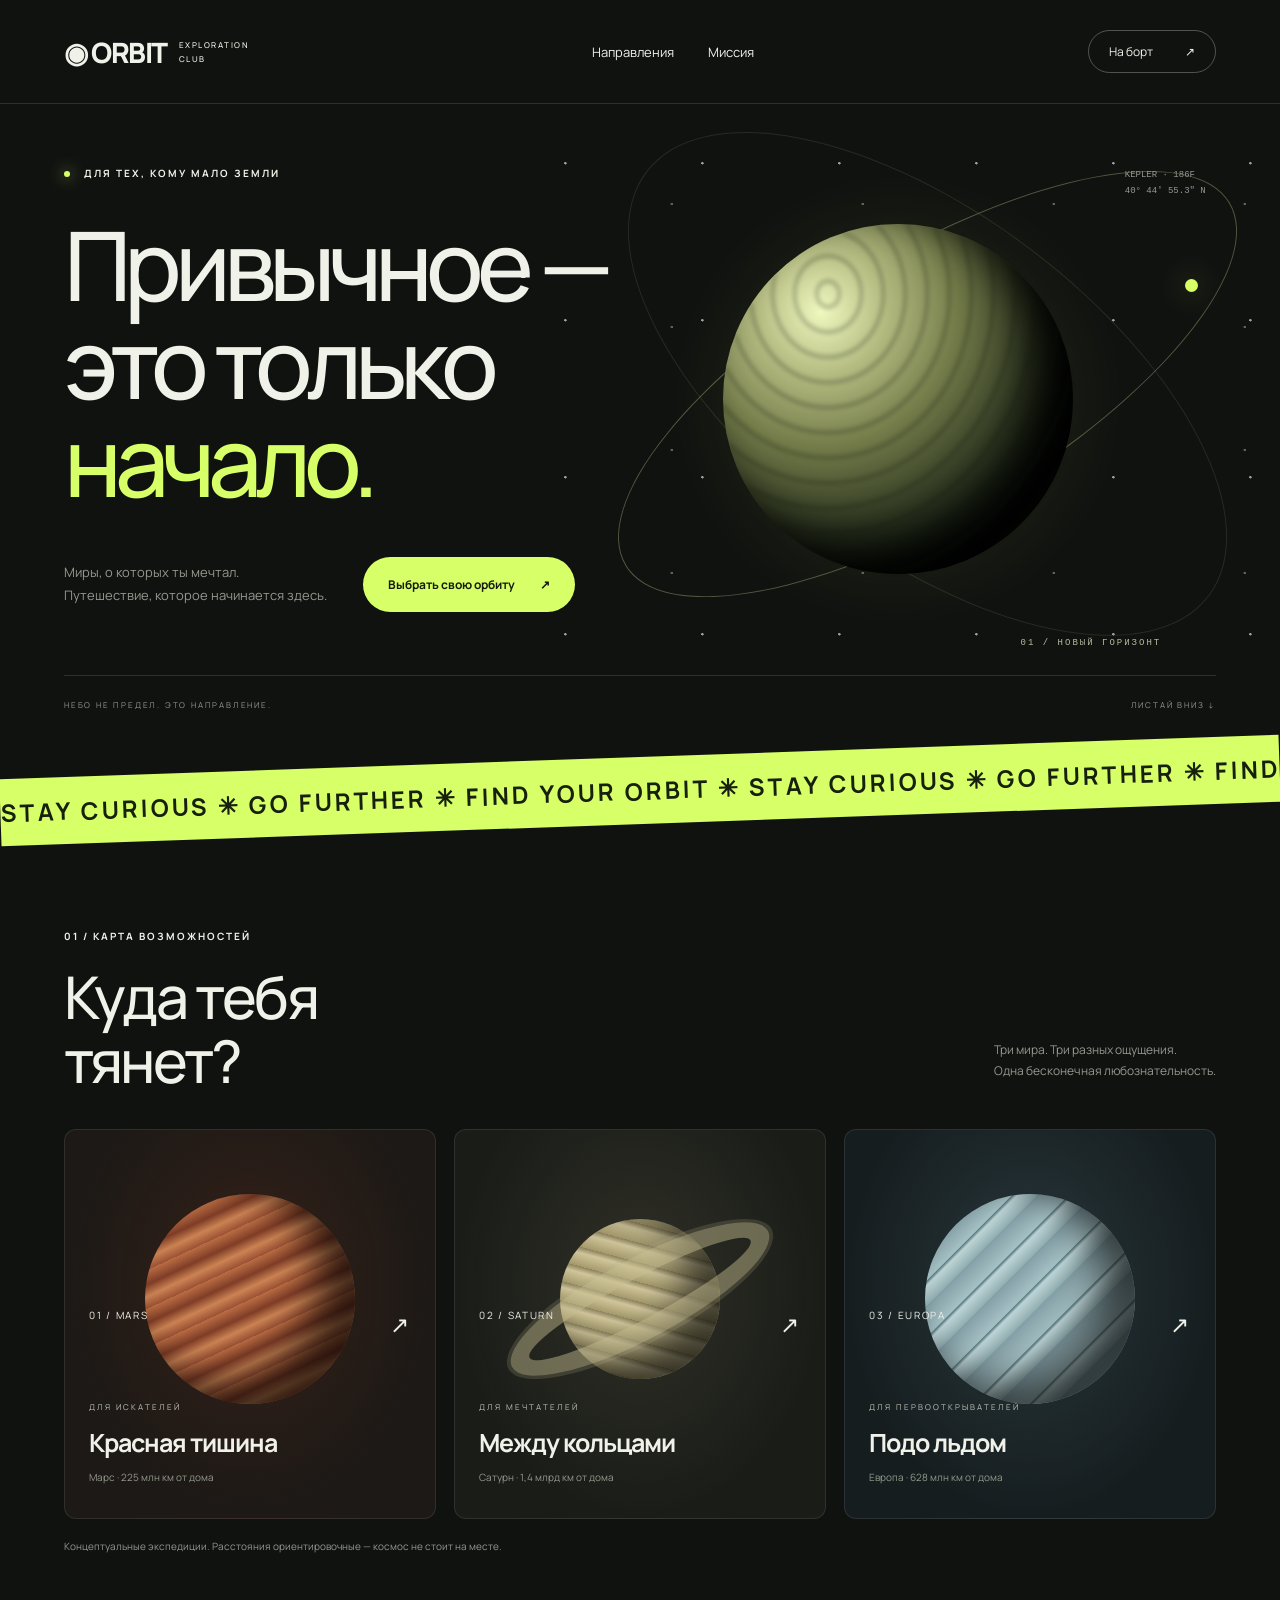
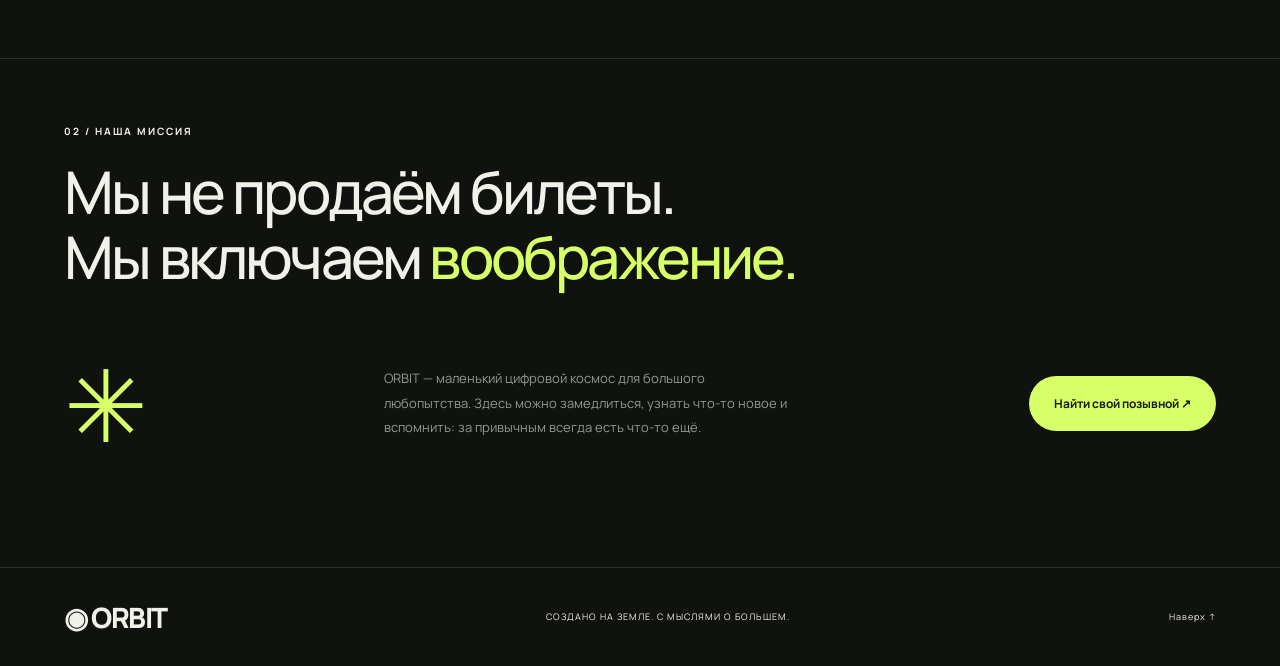
==== index.html @ d80f80ce "Create animated ORBIT space exploration website" ====
<!doctype html>
<html lang="ru">
<head><meta charset="utf-8"><meta name="viewport" content="width=device-width,initial-scale=1"><meta name="theme-color" content="#101210"><meta name="description" content="ORBIT — интерактивная экспедиция за пределы привычного. Исследуй далёкие миры и найди свою орбиту."><title>ORBIT — за пределами привычного</title><link rel="stylesheet" href="style.css"></head>
<body>
<header><a class="logo" href="#">◉ ORBIT<span>EXPLORATION CLUB</span></a><nav aria-label="Навигация"><a href="#destinations">Направления</a><a href="#mission">Миссия</a></nav><button class="small" data-open>На борт <span>↗</span></button></header>
<main><section class="hero"><div class="eyebrow"><i></i> ДЛЯ ТЕХ, КОМУ МАЛО ЗЕМЛИ</div><h1>Привычное —<br>это только<br><em>начало.</em></h1><div class="planet-scene" aria-hidden="true"><div class="orbit orbit-one"></div><div class="orbit orbit-two"></div><div class="planet"></div><span class="satellite"></span><div class="coordinate">KEPLER · 186F<br>40° 44′ 55.3″ N</div><div class="planet-label">01 / НОВЫЙ ГОРИЗОНТ</div></div><div class="hero-bottom"><p>Миры, о которых ты мечтал.<br>Путешествие, которое начинается здесь.</p><a class="button" href="#destinations">Выбрать свою орбиту <span>↗</span></a></div><div class="hero-foot"><span>НЕБО НЕ ПРЕДЕЛ. ЭТО НАПРАВЛЕНИЕ.</span><a href="#destinations">ЛИСТАЙ ВНИЗ ↓</a></div></section>
<div class="ticker" aria-hidden="true"><div>STAY CURIOUS ✳ GO FURTHER ✳ FIND YOUR ORBIT ✳ STAY CURIOUS ✳ GO FURTHER ✳ FIND YOUR ORBIT ✳ </div></div>
<section id="destinations" class="destinations"><div class="section-top"><div><span class="eyebrow">01 / КАРТА ВОЗМОЖНОСТЕЙ</span><h2>Куда тебя<br>тянет?</h2></div><p>Три мира. Три разных ощущения.<br>Одна бесконечная любознательность.</p></div><div class="cards"><button class="card mars" data-world="mars"><div class="card-top"><span>01 / MARS</span><span>↗</span></div><div class="world"></div><div class="card-copy"><span>ДЛЯ ИСКАТЕЛЕЙ</span><h3>Красная тишина</h3><p>Марс · 225 млн км от дома</p></div></button><button class="card saturn" data-world="saturn"><div class="card-top"><span>02 / SATURN</span><span>↗</span></div><div class="world"></div><div class="card-copy"><span>ДЛЯ МЕЧТАТЕЛЕЙ</span><h3>Между кольцами</h3><p>Сатурн · 1,4 млрд км от дома</p></div></button><button class="card europa" data-world="europa"><div class="card-top"><span>03 / EUROPA</span><span>↗</span></div><div class="world"></div><div class="card-copy"><span>ДЛЯ ПЕРВООТКРЫВАТЕЛЕЙ</span><h3>Подо льдом</h3><p>Европа · 628 млн км от дома</p></div></button></div><p class="note">Концептуальные экспедиции. Расстояния ориентировочные — космос не стоит на месте.</p></section>
<section id="mission" class="mission"><span class="eyebrow">02 / НАША МИССИЯ</span><h2>Мы не продаём билеты.<br>Мы включаем <em>воображение.</em></h2><div class="mission-bottom"><span class="asterisk" aria-hidden="true">✳</span><p>ORBIT — маленький цифровой космос для большого любопытства. Здесь можно замедлиться, узнать что-то новое и вспомнить: за привычным всегда есть что-то ещё.</p><button class="button" data-open>Найти свой позывной ↗</button></div></section>
</main><footer><a class="logo" href="#">◉ ORBIT</a><span>СОЗДАНО НА ЗЕМЛЕ. С МЫСЛЯМИ О БОЛЬШЕМ.</span><a href="#">Наверх ↑</a></footer>
<dialog id="world-dialog"><button class="close" aria-label="Закрыть">×</button><span class="eyebrow" id="world-tag"></span><h2 id="world-title"></h2><p id="world-description"></p><div class="fact" id="world-fact"></div><button class="button close-action">Продолжить исследование ↗</button></dialog>
<dialog id="boarding"><button class="close" aria-label="Закрыть">×</button><span class="eyebrow">ТВОЯ МИССИЯ НАЧИНАЕТСЯ</span><h2>Добро пожаловать<br>на борт.</h2><p>Введи имя — получи личный позывной и направление для своей первой воображаемой экспедиции.</p><form id="boarding-form"><label for="name">Как тебя зовут?</label><input id="name" name="name" required maxlength="40" placeholder="Имя исследователя" autocomplete="given-name"><button class="button" type="submit">Получить позывной ↗</button></form><div id="ticket" hidden aria-live="polite"></div></dialog>
<script src="script.js"></script></body></html>
---- style.css ----
@import url('https://fonts.googleapis.com/css2?family=Manrope:wght@400;500;600;700;800&display=swap');
:root{--bg:#101210;--ink:#f0f1e9;--muted:#94988d;--lime:#d7ff68}*{box-sizing:border-box}html{scroll-behavior:smooth;scroll-padding-top:30px}body{margin:0;background:var(--bg);color:var(--ink);font-family:Manrope,Arial,sans-serif}button,a,input{-webkit-tap-highlight-color:transparent}a{color:inherit;text-decoration:none}button,input{font:inherit}button{cursor:pointer}header{height:104px;max-width:1440px;margin:auto;padding:0 5%;display:flex;align-items:center;justify-content:space-between;border-bottom:1px solid #ffffff20}.logo{font-size:28px;font-weight:800;letter-spacing:-1.5px;display:flex;align-items:center;gap:12px}.logo span{max-width:80px;font-size:8px;letter-spacing:1.5px;line-height:1.7;font-weight:500}nav{display:flex;gap:34px;font-size:13px}nav a:hover,footer a:hover{color:var(--lime)}button.small{background:none;border:1px solid #ffffff45;color:var(--ink);padding:12px 20px;border-radius:30px;font-size:12px}.small span{margin-left:30px}.hero{max-width:1440px;margin:auto;padding:62px 5% 0;position:relative;overflow:hidden}.eyebrow{font-size:10px;letter-spacing:2px;font-weight:700;display:block}.eyebrow i{display:inline-block;width:6px;height:6px;border-radius:50%;background:var(--lime);margin-right:10px;box-shadow:0 0 16px var(--lime)}h1{font-size:clamp(64px,7.5vw,112px);font-weight:500;line-height:1.02;letter-spacing:-7px;position:relative;z-index:2;margin:36px 0 38px}em{font-style:normal;color:var(--lime)}.planet-scene{position:absolute;right:0;top:20px;width:58%;height:570px;pointer-events:none;background-image:radial-gradient(circle at 20% 25%,#fff9 1px,transparent 1.5px),radial-gradient(circle at 70% 65%,#fff5 1px,transparent 1.5px);background-size:137px 157px,191px 123px}.planet{position:absolute;width:350px;height:350px;border-radius:50%;top:100px;left:25%;background:radial-gradient(circle at 28% 25%,#eff8bf 0,#b3ba80 18%,#747c4a 37%,#333c24 58%,#0a100a 76%);box-shadow:inset -35px -25px 50px #000,0 0 80px #d5ff6814;animation:float 9s ease-in-out infinite}.planet:after{content:'';position:absolute;inset:0;border-radius:50%;opacity:.25;background:repeating-radial-gradient(ellipse at 30% 20%,transparent 0 9px,#0d150c 10px 12px,transparent 14px 22px);filter:blur(2px)}.orbit{position:absolute;left:5%;top:130px;width:95%;height:260px;border:1px solid #becb9160;border-radius:50%;transform:rotate(-31deg)}.orbit-two{transform:rotate(37deg);opacity:.35;height:340px;top:90px}.satellite{position:absolute;top:155px;right:11%;width:13px;height:13px;background:var(--lime);border-radius:50%;box-shadow:0 0 30px #d7ff6870;animation:float 6s infinite}.coordinate{position:absolute;right:10%;top:43px;font:9px/1.8 monospace;color:var(--muted)}.planet-label{position:absolute;bottom:46px;right:16%;font:9px monospace;letter-spacing:2px;color:#b5bc9c}.hero-bottom{position:relative;z-index:2;display:flex;gap:36px;align-items:center}.hero-bottom p{font-size:13px;color:var(--muted);line-height:1.8}.button{display:inline-flex;justify-content:space-between;gap:25px;align-items:center;background:var(--lime);color:#161b0d;border:0;padding:19px 25px;border-radius:40px;font-size:12px;font-weight:700;transition:transform .2s,background .2s}.button:hover{background:#e5ff9a;transform:translateY(-3px)}.hero-foot{display:flex;justify-content:space-between;border-top:1px solid #ffffff20;margin-top:54px;padding:23px 0;font-size:8px;letter-spacing:1.8px;color:var(--muted)}.ticker{overflow:hidden;background:var(--lime);color:#17200d;padding:17px 0;transform:rotate(-2deg);margin:24px 0 10px}.ticker div{width:max-content;font-size:24px;font-weight:700;letter-spacing:3px;animation:marquee 35s linear infinite}.destinations,.mission{max-width:1440px;margin:auto;padding:95px 5%}.section-top{display:flex;align-items:flex-end;justify-content:space-between;margin-bottom:35px}h2{font-size:clamp(36px,4.6vw,64px);letter-spacing:-2.8px;line-height:1.1;font-weight:500;margin:22px 0 0}.section-top p{font-size:12px;color:var(--muted);line-height:1.8}.cards{display:grid;grid-template-columns:repeat(3,1fr);gap:18px}.card{height:390px;border:1px solid #ffffff18;border-radius:12px;position:relative;overflow:hidden;color:var(--ink);text-align:left;padding:24px;background:#1b1c19;transition:transform .35s,border-color .35s}.card:hover{transform:translateY(-8px);border-color:var(--lime)}.card-top{display:flex;justify-content:space-between;font-size:10px;letter-spacing:1.7px;position:relative;z-index:1}.card-top span:last-child{font-size:23px}.world{position:absolute;width:210px;height:210px;border-radius:50%;top:64px;left:calc(50% - 105px);box-shadow:inset -35px -20px 40px #000a;transition:transform .7s}.card:hover .world{transform:rotate(12deg) scale(1.08)}.mars{background:radial-gradient(ellipse at 50% 40%,#69301c55,transparent 70%),#1c1916}.mars .world{background:repeating-linear-gradient(155deg,#b96d43 0,#803d27 13px,#cb8353 24px,#9b5134 35px)}.saturn{background:radial-gradient(ellipse at 50% 40%,#87816333,transparent 70%),#1a1c18}.saturn .world{width:160px;height:160px;left:calc(50% - 80px);top:89px;background:repeating-linear-gradient(15deg,#a59b6d 0,#d1c69b 13px,#8b825e 19px)}.saturn .world:after{content:'';position:absolute;inset:40px -65px;border:20px solid #c5bc9177;border-radius:50%;transform:rotate(-28deg);box-shadow:0 0 0 4px #adab8133}.europa{background:radial-gradient(ellipse at 50% 40%,#59818b44,transparent 70%),#161d1f}.europa .world{background:repeating-linear-gradient(135deg,#849fa6 0,#a5c1c4 22px,#587b82 23px,#bdd4d6 26px,#92afb2 40px)}.card-copy{position:absolute;bottom:24px}.card-copy>span{font-size:8px;letter-spacing:2px;color:#bec2b5}h3{font-size:25px;letter-spacing:-1px;margin:10px 0}.card-copy p,.note{font-size:10px;color:var(--muted)}.note{margin-top:20px}.mission{border-top:1px solid #ffffff20;padding-top:65px}.mission h2{max-width:1000px}.mission-bottom{display:flex;align-items:center;justify-content:space-between;gap:40px;margin-top:45px}.asterisk{font-size:100px;color:var(--lime);animation:spin 30s linear infinite}.mission-bottom p{max-width:410px;font-size:13px;line-height:1.9;color:var(--muted)}footer{border-top:1px solid #ffffff20;padding:30px 5%;display:flex;align-items:center;justify-content:space-between}footer span,footer>a:last-child{font-size:9px;letter-spacing:1px}dialog{background:#1d211a;color:var(--ink);border:1px solid #53613c;border-radius:20px;max-width:550px;width:calc(100% - 32px);padding:42px}dialog::backdrop{background:#000b;backdrop-filter:blur(10px)}dialog h2{font-size:38px}dialog p{color:#b3baa9;font-size:14px;line-height:1.8}.close{position:absolute;right:15px;top:10px;border:0;background:none;color:var(--ink);font-size:30px}.fact{padding:20px 0;margin-bottom:20px;color:var(--lime)}label{font-size:12px;display:block;margin:20px 0 8px}input{width:100%;padding:15px;border:1px solid #65714d;border-radius:8px;background:#101210;color:white;margin-bottom:20px}#ticket{margin-top:25px;padding:22px;border:1px dashed var(--lime);line-height:1.8;color:var(--lime)}:focus-visible{outline:2px solid var(--lime);outline-offset:5px}@keyframes float{50%{transform:translateY(-18px)}}@keyframes spin{to{transform:rotate(360deg)}}@keyframes marquee{to{transform:translateX(-50%)}}@media(max-width:800px){header{height:80px}nav{display:none}h1{font-size:73px;letter-spacing:-4px}.hero{padding-top:35px}.planet-scene{opacity:.6;right:-170px;top:70px;width:650px;z-index:0}.hero-bottom{align-items:flex-start;flex-direction:column;gap:14px}.hero-foot{margin-top:35px}.hero-foot span{max-width:150px;line-height:1.6}.cards{grid-template-columns:1fr}.card{height:380px}.section-top{align-items:flex-start;gap:20px}.section-top p{max-width:160px}.destinations,.mission{padding:65px 6%}.mission-bottom{flex-wrap:wrap;gap:20px}.asterisk{font-size:65px}.mission-bottom p{flex:1;min-width:200px}footer span{display:none}.planet-label{display:none}}@media(prefers-reduced-motion:reduce){*,*:before,*:after{animation:none!important;transition:none!important}html{scroll-behavior:auto}}
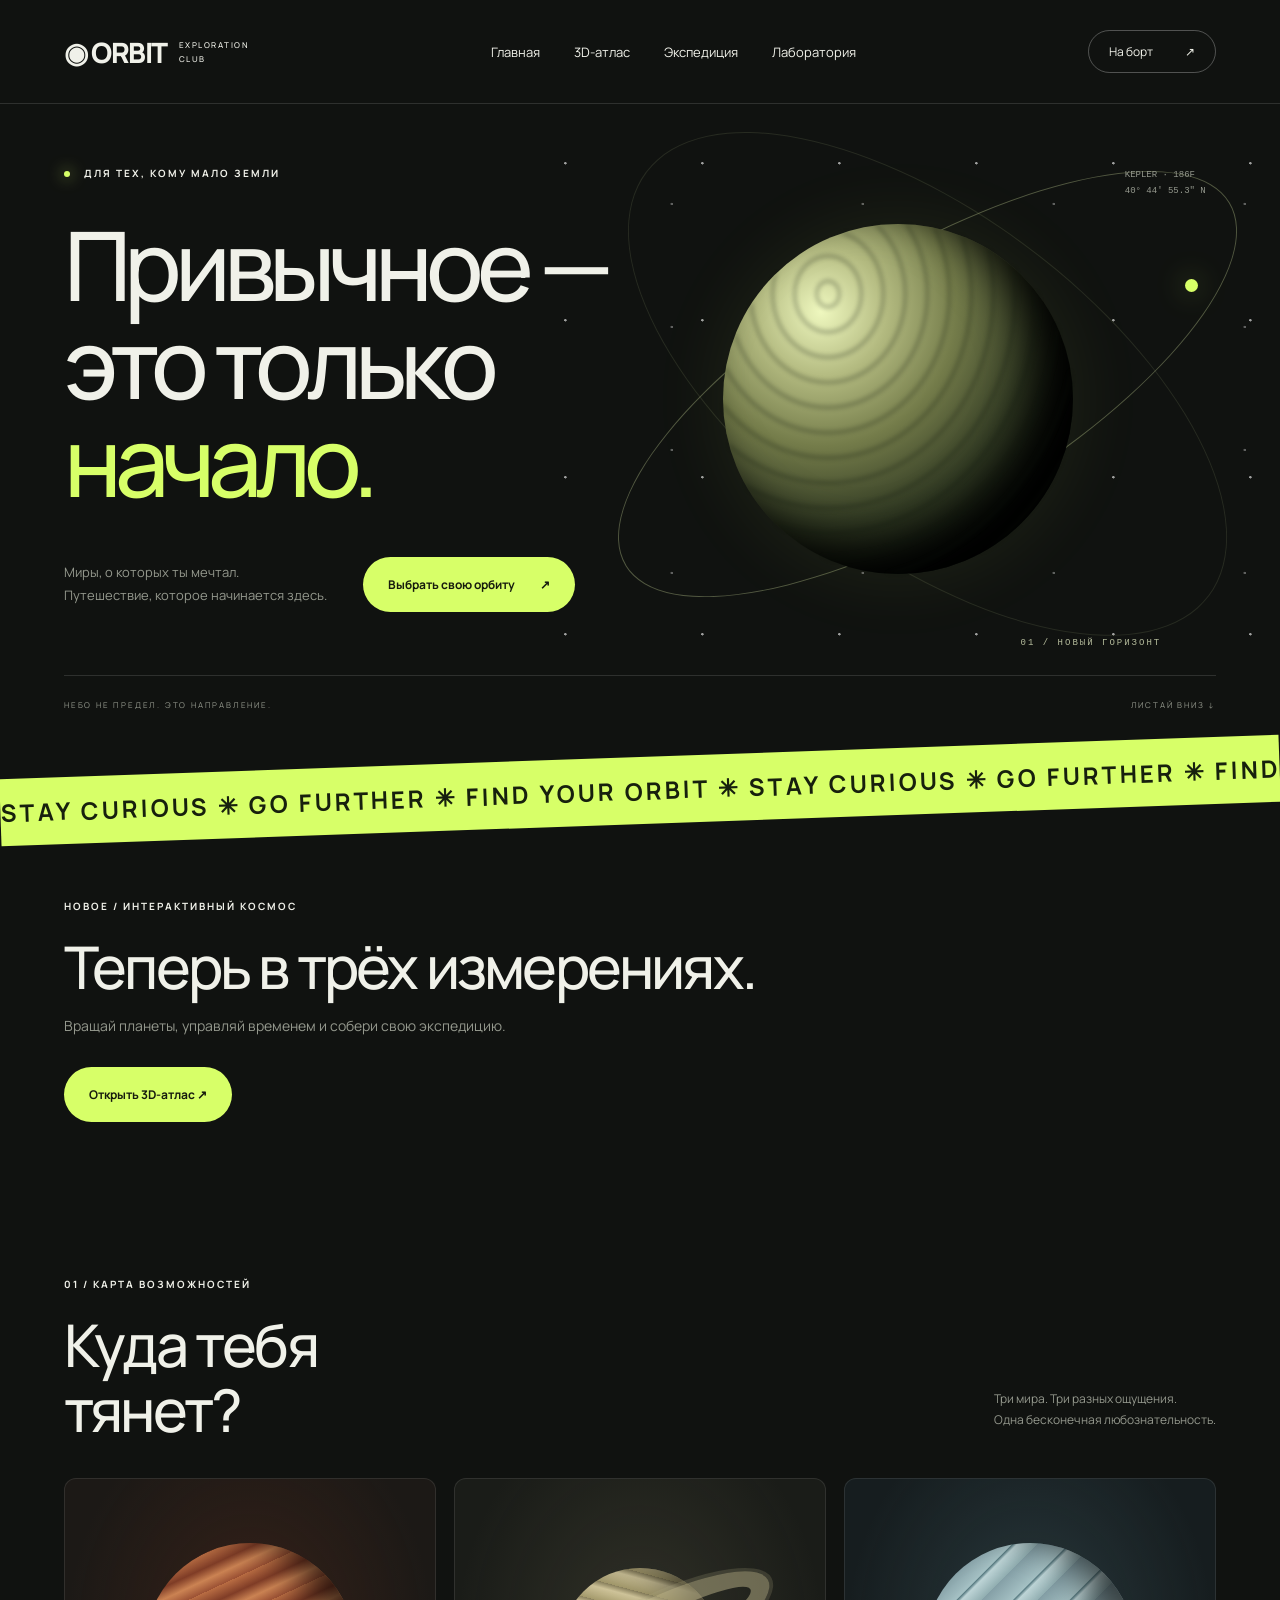
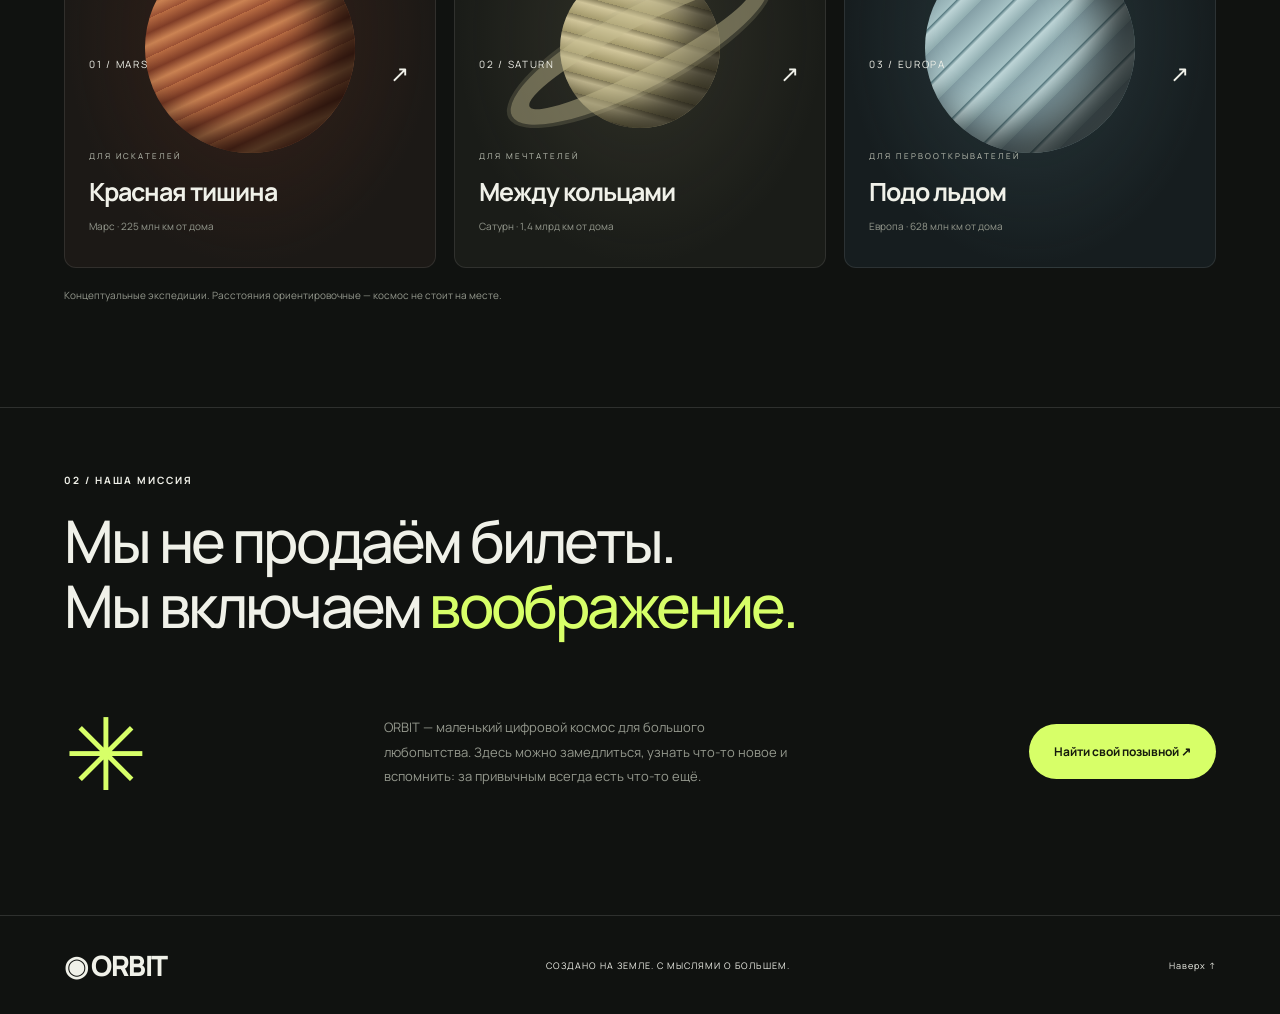
==== commit 71ba9e02: "Expand ORBIT with interactive 3D atlas, missions and orbital lab" ====
--- a/index.html
+++ b/index.html
@@ -1,11 +1,11 @@
 <!doctype html>
 <html lang="ru">
-<head><meta charset="utf-8"><meta name="viewport" content="width=device-width,initial-scale=1"><meta name="theme-color" content="#101210"><meta name="description" content="ORBIT — интерактивная экспедиция за пределы привычного. Исследуй далёкие миры и найди свою орбиту."><title>ORBIT — за пределами привычного</title><link rel="stylesheet" href="style.css"></head>
+<head><meta charset="utf-8"><meta name="viewport" content="width=device-width,initial-scale=1"><meta name="theme-color" content="#101210"><meta name="description" content="ORBIT — интерактивная экспедиция за пределы привычного. Исследуй далёкие миры и найди свою орбиту."><title>ORBIT — за пределами привычного</title><link rel="stylesheet" href="style.css"><link rel="stylesheet" href="explore.css"></head>
 <body>
-<header><a class="logo" href="#">◉ ORBIT<span>EXPLORATION CLUB</span></a><nav aria-label="Навигация"><a href="#destinations">Направления</a><a href="#mission">Миссия</a></nav><button class="small" data-open>На борт <span>↗</span></button></header>
+<header><a class="logo" href="#">◉ ORBIT<span>EXPLORATION CLUB</span></a><nav aria-label="Навигация"><a href="index.html">Главная</a><a href="atlas.html">3D-атлас</a><a href="mission.html">Экспедиция</a><a href="lab.html">Лаборатория</a></nav><button class="small" data-open>На борт <span>↗</span></button></header>
 <main><section class="hero"><div class="eyebrow"><i></i> ДЛЯ ТЕХ, КОМУ МАЛО ЗЕМЛИ</div><h1>Привычное —<br>это только<br><em>начало.</em></h1><div class="planet-scene" aria-hidden="true"><div class="orbit orbit-one"></div><div class="orbit orbit-two"></div><div class="planet"></div><span class="satellite"></span><div class="coordinate">KEPLER · 186F<br>40° 44′ 55.3″ N</div><div class="planet-label">01 / НОВЫЙ ГОРИЗОНТ</div></div><div class="hero-bottom"><p>Миры, о которых ты мечтал.<br>Путешествие, которое начинается здесь.</p><a class="button" href="#destinations">Выбрать свою орбиту <span>↗</span></a></div><div class="hero-foot"><span>НЕБО НЕ ПРЕДЕЛ. ЭТО НАПРАВЛЕНИЕ.</span><a href="#destinations">ЛИСТАЙ ВНИЗ ↓</a></div></section>
 <div class="ticker" aria-hidden="true"><div>STAY CURIOUS ✳ GO FURTHER ✳ FIND YOUR ORBIT ✳ STAY CURIOUS ✳ GO FURTHER ✳ FIND YOUR ORBIT ✳ </div></div>
-<section id="destinations" class="destinations"><div class="section-top"><div><span class="eyebrow">01 / КАРТА ВОЗМОЖНОСТЕЙ</span><h2>Куда тебя<br>тянет?</h2></div><p>Три мира. Три разных ощущения.<br>Одна бесконечная любознательность.</p></div><div class="cards"><button class="card mars" data-world="mars"><div class="card-top"><span>01 / MARS</span><span>↗</span></div><div class="world"></div><div class="card-copy"><span>ДЛЯ ИСКАТЕЛЕЙ</span><h3>Красная тишина</h3><p>Марс · 225 млн км от дома</p></div></button><button class="card saturn" data-world="saturn"><div class="card-top"><span>02 / SATURN</span><span>↗</span></div><div class="world"></div><div class="card-copy"><span>ДЛЯ МЕЧТАТЕЛЕЙ</span><h3>Между кольцами</h3><p>Сатурн · 1,4 млрд км от дома</p></div></button><button class="card europa" data-world="europa"><div class="card-top"><span>03 / EUROPA</span><span>↗</span></div><div class="world"></div><div class="card-copy"><span>ДЛЯ ПЕРВООТКРЫВАТЕЛЕЙ</span><h3>Подо льдом</h3><p>Европа · 628 млн км от дома</p></div></button></div><p class="note">Концептуальные экспедиции. Расстояния ориентировочные — космос не стоит на месте.</p></section>
+<section class="portal"><span class="eyebrow">НОВОЕ / ИНТЕРАКТИВНЫЙ КОСМОС</span><h2>Теперь в трёх измерениях.</h2><p>Вращай планеты, управляй временем и собери свою экспедицию.</p><a class="button" href="atlas.html">Открыть 3D-атлас ↗</a></section><section id="destinations" class="destinations"><div class="section-top"><div><span class="eyebrow">01 / КАРТА ВОЗМОЖНОСТЕЙ</span><h2>Куда тебя<br>тянет?</h2></div><p>Три мира. Три разных ощущения.<br>Одна бесконечная любознательность.</p></div><div class="cards"><button class="card mars" data-world="mars"><div class="card-top"><span>01 / MARS</span><span>↗</span></div><div class="world"></div><div class="card-copy"><span>ДЛЯ ИСКАТЕЛЕЙ</span><h3>Красная тишина</h3><p>Марс · 225 млн км от дома</p></div></button><button class="card saturn" data-world="saturn"><div class="card-top"><span>02 / SATURN</span><span>↗</span></div><div class="world"></div><div class="card-copy"><span>ДЛЯ МЕЧТАТЕЛЕЙ</span><h3>Между кольцами</h3><p>Сатурн · 1,4 млрд км от дома</p></div></button><button class="card europa" data-world="europa"><div class="card-top"><span>03 / EUROPA</span><span>↗</span></div><div class="world"></div><div class="card-copy"><span>ДЛЯ ПЕРВООТКРЫВАТЕЛЕЙ</span><h3>Подо льдом</h3><p>Европа · 628 млн км от дома</p></div></button></div><p class="note">Концептуальные экспедиции. Расстояния ориентировочные — космос не стоит на месте.</p></section>
 <section id="mission" class="mission"><span class="eyebrow">02 / НАША МИССИЯ</span><h2>Мы не продаём билеты.<br>Мы включаем <em>воображение.</em></h2><div class="mission-bottom"><span class="asterisk" aria-hidden="true">✳</span><p>ORBIT — маленький цифровой космос для большого любопытства. Здесь можно замедлиться, узнать что-то новое и вспомнить: за привычным всегда есть что-то ещё.</p><button class="button" data-open>Найти свой позывной ↗</button></div></section>
 </main><footer><a class="logo" href="#">◉ ORBIT</a><span>СОЗДАНО НА ЗЕМЛЕ. С МЫСЛЯМИ О БОЛЬШЕМ.</span><a href="#">Наверх ↑</a></footer>
 <dialog id="world-dialog"><button class="close" aria-label="Закрыть">×</button><span class="eyebrow" id="world-tag"></span><h2 id="world-title"></h2><p id="world-description"></p><div class="fact" id="world-fact"></div><button class="button close-action">Продолжить исследование ↗</button></dialog>
--- a/explore.css
+++ b/explore.css
@@ -0,0 +1,4 @@
+header nav a[aria-current=page]{color:var(--lime)}.page-heading,.portal{max-width:1440px;margin:auto;padding:65px 5% 35px}.page-heading h1{font-size:clamp(48px,6vw,84px);letter-spacing:-4px}.page-heading p,.portal p{color:var(--muted);line-height:1.8;font-size:14px}.portal{padding-bottom:60px}.portal .button{margin-top:15px}.observatory,.mission-layout,.lab-layout{display:grid;grid-template-columns:1.7fr 1fr;gap:24px;max-width:1440px;margin:0 auto;padding:0 5% 50px}.viewport{position:relative;min-height:600px;border:1px solid #ffffff20;border-radius:18px;overflow:hidden;background:radial-gradient(ellipse at center,#202b22,#0a0d0b 70%)}.viewport canvas{display:block;width:100%;height:100%;touch-action:none;cursor:grab}.viewport canvas:active{cursor:grabbing}.view-label,.view-hint{position:absolute;left:24px;font-size:9px;letter-spacing:2px;pointer-events:none;color:#b3bca8}.view-label{top:24px}.view-hint{bottom:24px;font-size:8px}.panel{padding:30px;background:#1a1e18;border:1px solid #ffffff20;border-radius:18px}.panel h2{font-size:36px;letter-spacing:-1.5px}.panel p{color:var(--muted);font-size:13px;line-height:1.8}.tabs{display:flex;gap:6px;margin-top:20px;flex-wrap:wrap}.tabs button,.secondary{border:1px solid #ffffff30;background:transparent;color:var(--ink);padding:12px 15px;border-radius:25px;font-size:11px}.tabs button[aria-pressed=true]{background:var(--lime);color:#101210;border-color:var(--lime)}dl{margin:25px 0}dl div{display:flex;justify-content:space-between;padding:14px 0;border-bottom:1px solid #ffffff15;font-size:11px}dt{color:var(--muted)}dd{margin:0}.actions{display:flex;gap:10px}.check{display:flex;gap:10px;align-items:center;margin:24px 0}.check input{width:auto;margin:0}input[type=range]{accent-color:var(--lime);padding:0}select{width:100%;background:#101210;color:var(--ink);border:1px solid #65714d;padding:16px;border-radius:8px;margin-bottom:20px;font:inherit;font-size:13px}.disclaimer{text-align:center;color:var(--muted);font-size:11px;padding:0 20px 40px}.mission-layout{grid-template-columns:1fr 1.3fr}.boarding-pass{border-radius:18px;background:var(--lime);color:#17220d;padding:40px;position:relative;overflow:hidden}.pass-symbol{position:absolute;right:-15px;top:50px;font-size:240px;opacity:.13}.boarding-pass h2,.boarding-pass p,.boarding-pass dl{position:relative}.boarding-pass .secondary{color:#17220d;border-color:#17220d}.boarding-pass dt{color:#425527}.boarding-pass dl div{border-color:#17220d33}.boarding-pass p{line-height:1.7}.lab-layout{grid-template-columns:1.5fr 1fr}#orbits{width:100%;aspect-ratio:1.35;display:block}#weights div{display:flex;justify-content:space-between;align-items:center;border-bottom:1px solid #ffffff20;padding:24px 0;font-size:13px}#weights strong{font-size:24px;color:var(--lime)}.fallback{padding:80px 30px;line-height:1.8}.small{font-size:12px}@media(max-width:900px){.observatory,.mission-layout,.lab-layout{grid-template-columns:1fr}.viewport{min-height:420px}.page-heading h1{letter-spacing:-2px}.page-heading{padding-top:40px}header{height:auto;min-height:90px;flex-wrap:wrap;gap:18px;padding-top:20px;padding-bottom:20px}header nav{display:flex;order:3;width:100%;overflow:auto;gap:22px;font-size:11px;padding-bottom:4px}.panel{padding:25px}.lab-layout .section-top{flex-wrap:wrap}}
+body{overflow-x:clip}.panel,.viewport,.boarding-pass{min-width:0}.page-heading h1,.portal h2{overflow-wrap:anywhere}@media(max-width:500px){.hero h1{font-size:62px}.hero-bottom .button{max-width:100%;font-size:11px}.section-top{flex-wrap:wrap}.boarding-pass{padding:28px}}
+
+html{overflow-x:hidden}
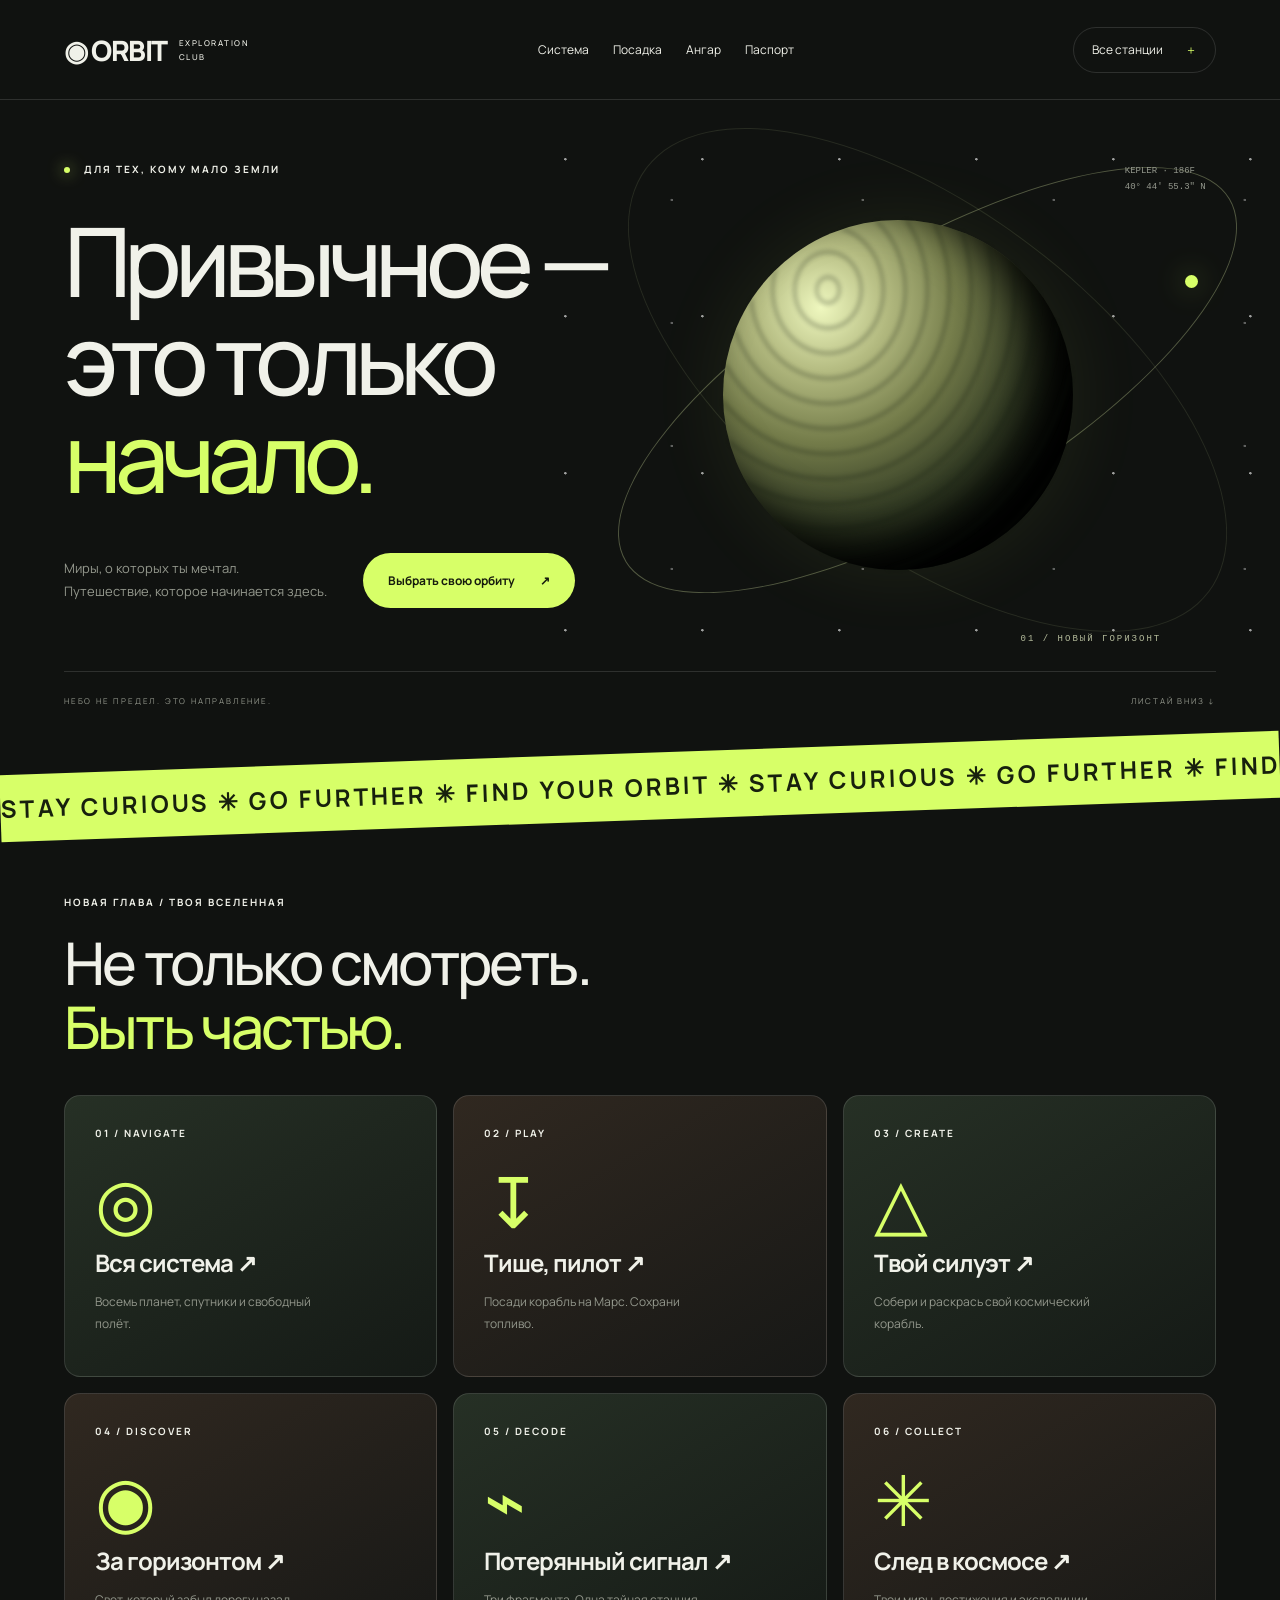
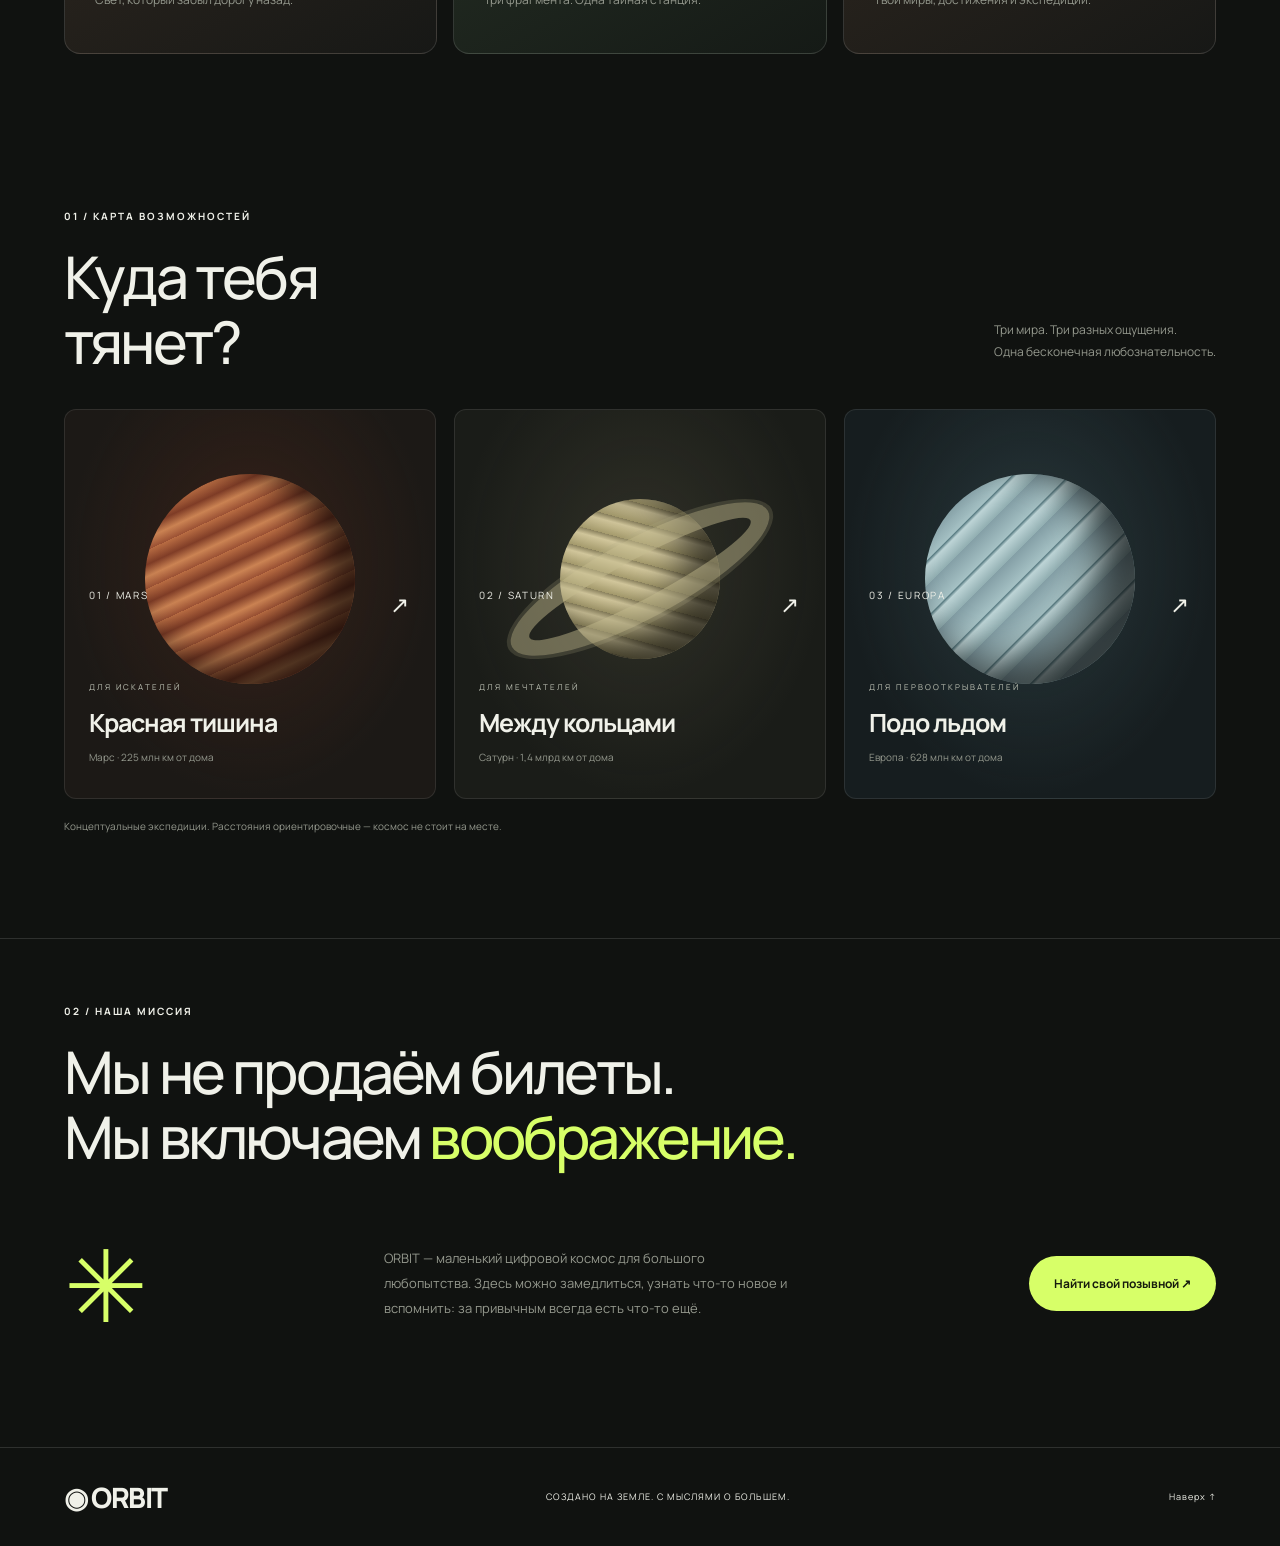
==== commit bd44ec29: "Add ORBIT game universe with landing, ship builder, passport and signal quest" ====
--- a/index.html
+++ b/index.html
@@ -1,13 +1,13 @@
 <!doctype html>
 <html lang="ru">
-<head><meta charset="utf-8"><meta name="viewport" content="width=device-width,initial-scale=1"><meta name="theme-color" content="#101210"><meta name="description" content="ORBIT — интерактивная экспедиция за пределы привычного. Исследуй далёкие миры и найди свою орбиту."><title>ORBIT — за пределами привычного</title><link rel="stylesheet" href="style.css"><link rel="stylesheet" href="explore.css"></head>
+<head><meta charset="utf-8"><meta name="viewport" content="width=device-width,initial-scale=1"><meta name="theme-color" content="#101210"><meta name="description" content="ORBIT — интерактивная экспедиция за пределы привычного. Исследуй далёкие миры и найди свою орбиту."><title>ORBIT — за пределами привычного</title><link rel="stylesheet" href="style.css"><link rel="stylesheet" href="explore.css"><link rel="stylesheet" href="universe.css"></head>
 <body>
-<header><a class="logo" href="#">◉ ORBIT<span>EXPLORATION CLUB</span></a><nav aria-label="Навигация"><a href="index.html">Главная</a><a href="atlas.html">3D-атлас</a><a href="mission.html">Экспедиция</a><a href="lab.html">Лаборатория</a></nav><button class="small" data-open>На борт <span>↗</span></button></header>
+<header class="site-header"><a class="logo" href="index.html">◉ ORBIT<span>EXPLORATION CLUB</span></a><nav aria-label="Основная навигация"><a href="solar.html">Система</a><a href="lander.html">Посадка</a><a href="hangar.html">Ангар</a><a href="passport.html">Паспорт</a></nav><details class="site-menu"><summary>Все станции <span>＋</span></summary><div><a href="index.html">Главная</a><a href="atlas.html">3D-атлас</a><a href="solar.html">Солнечная система</a><a href="lander.html">Посадка на Марс</a><a href="hangar.html">Конструктор корабля</a><a href="blackhole.html">Чёрная дыра</a><a href="mission.html">Экспедиция</a><a href="lab.html">Лаборатория</a><a href="signal.html">Потерянный сигнал</a><a href="passport.html">Космический паспорт</a></div></details></header>
 <main><section class="hero"><div class="eyebrow"><i></i> ДЛЯ ТЕХ, КОМУ МАЛО ЗЕМЛИ</div><h1>Привычное —<br>это только<br><em>начало.</em></h1><div class="planet-scene" aria-hidden="true"><div class="orbit orbit-one"></div><div class="orbit orbit-two"></div><div class="planet"></div><span class="satellite"></span><div class="coordinate">KEPLER · 186F<br>40° 44′ 55.3″ N</div><div class="planet-label">01 / НОВЫЙ ГОРИЗОНТ</div></div><div class="hero-bottom"><p>Миры, о которых ты мечтал.<br>Путешествие, которое начинается здесь.</p><a class="button" href="#destinations">Выбрать свою орбиту <span>↗</span></a></div><div class="hero-foot"><span>НЕБО НЕ ПРЕДЕЛ. ЭТО НАПРАВЛЕНИЕ.</span><a href="#destinations">ЛИСТАЙ ВНИЗ ↓</a></div></section>
 <div class="ticker" aria-hidden="true"><div>STAY CURIOUS ✳ GO FURTHER ✳ FIND YOUR ORBIT ✳ STAY CURIOUS ✳ GO FURTHER ✳ FIND YOUR ORBIT ✳ </div></div>
-<section class="portal"><span class="eyebrow">НОВОЕ / ИНТЕРАКТИВНЫЙ КОСМОС</span><h2>Теперь в трёх измерениях.</h2><p>Вращай планеты, управляй временем и собери свою экспедицию.</p><a class="button" href="atlas.html">Открыть 3D-атлас ↗</a></section><section id="destinations" class="destinations"><div class="section-top"><div><span class="eyebrow">01 / КАРТА ВОЗМОЖНОСТЕЙ</span><h2>Куда тебя<br>тянет?</h2></div><p>Три мира. Три разных ощущения.<br>Одна бесконечная любознательность.</p></div><div class="cards"><button class="card mars" data-world="mars"><div class="card-top"><span>01 / MARS</span><span>↗</span></div><div class="world"></div><div class="card-copy"><span>ДЛЯ ИСКАТЕЛЕЙ</span><h3>Красная тишина</h3><p>Марс · 225 млн км от дома</p></div></button><button class="card saturn" data-world="saturn"><div class="card-top"><span>02 / SATURN</span><span>↗</span></div><div class="world"></div><div class="card-copy"><span>ДЛЯ МЕЧТАТЕЛЕЙ</span><h3>Между кольцами</h3><p>Сатурн · 1,4 млрд км от дома</p></div></button><button class="card europa" data-world="europa"><div class="card-top"><span>03 / EUROPA</span><span>↗</span></div><div class="world"></div><div class="card-copy"><span>ДЛЯ ПЕРВООТКРЫВАТЕЛЕЙ</span><h3>Подо льдом</h3><p>Европа · 628 млн км от дома</p></div></button></div><p class="note">Концептуальные экспедиции. Расстояния ориентировочные — космос не стоит на месте.</p></section>
+<section class="portal"><span class="eyebrow">НОВАЯ ГЛАВА / ТВОЯ ВСЕЛЕННАЯ</span><h2>Не только смотреть.<br><em>Быть частью.</em></h2><div class="feature-grid"><a class="feature-tile" href="solar.html"><span class="eyebrow">01 / NAVIGATE</span><span class="feature-icon" aria-hidden="true">◎</span><h3>Вся система ↗</h3><p>Восемь планет, спутники и свободный полёт.</p></a><a class="feature-tile" href="lander.html"><span class="eyebrow">02 / PLAY</span><span class="feature-icon" aria-hidden="true">↧</span><h3>Тише, пилот ↗</h3><p>Посади корабль на Марс. Сохрани топливо.</p></a><a class="feature-tile" href="hangar.html"><span class="eyebrow">03 / CREATE</span><span class="feature-icon" aria-hidden="true">△</span><h3>Твой силуэт ↗</h3><p>Собери и раскрась свой космический корабль.</p></a><a class="feature-tile" href="blackhole.html"><span class="eyebrow">04 / DISCOVER</span><span class="feature-icon" aria-hidden="true">◉</span><h3>За горизонтом ↗</h3><p>Свет, который забыл дорогу назад.</p></a><a class="feature-tile" href="signal.html"><span class="eyebrow">05 / DECODE</span><span class="feature-icon" aria-hidden="true">⌁</span><h3>Потерянный сигнал ↗</h3><p>Три фрагмента. Одна тайная станция.</p></a><a class="feature-tile" href="passport.html"><span class="eyebrow">06 / COLLECT</span><span class="feature-icon" aria-hidden="true">✳</span><h3>След в космосе ↗</h3><p>Твои миры, достижения и экспедиции.</p></a></div></section><section id="destinations" class="destinations"><div class="section-top"><div><span class="eyebrow">01 / КАРТА ВОЗМОЖНОСТЕЙ</span><h2>Куда тебя<br>тянет?</h2></div><p>Три мира. Три разных ощущения.<br>Одна бесконечная любознательность.</p></div><div class="cards"><button class="card mars" data-world="mars"><div class="card-top"><span>01 / MARS</span><span>↗</span></div><div class="world"></div><div class="card-copy"><span>ДЛЯ ИСКАТЕЛЕЙ</span><h3>Красная тишина</h3><p>Марс · 225 млн км от дома</p></div></button><button class="card saturn" data-world="saturn"><div class="card-top"><span>02 / SATURN</span><span>↗</span></div><div class="world"></div><div class="card-copy"><span>ДЛЯ МЕЧТАТЕЛЕЙ</span><h3>Между кольцами</h3><p>Сатурн · 1,4 млрд км от дома</p></div></button><button class="card europa" data-world="europa"><div class="card-top"><span>03 / EUROPA</span><span>↗</span></div><div class="world"></div><div class="card-copy"><span>ДЛЯ ПЕРВООТКРЫВАТЕЛЕЙ</span><h3>Подо льдом</h3><p>Европа · 628 млн км от дома</p></div></button></div><p class="note">Концептуальные экспедиции. Расстояния ориентировочные — космос не стоит на месте.</p></section>
 <section id="mission" class="mission"><span class="eyebrow">02 / НАША МИССИЯ</span><h2>Мы не продаём билеты.<br>Мы включаем <em>воображение.</em></h2><div class="mission-bottom"><span class="asterisk" aria-hidden="true">✳</span><p>ORBIT — маленький цифровой космос для большого любопытства. Здесь можно замедлиться, узнать что-то новое и вспомнить: за привычным всегда есть что-то ещё.</p><button class="button" data-open>Найти свой позывной ↗</button></div></section>
 </main><footer><a class="logo" href="#">◉ ORBIT</a><span>СОЗДАНО НА ЗЕМЛЕ. С МЫСЛЯМИ О БОЛЬШЕМ.</span><a href="#">Наверх ↑</a></footer>
 <dialog id="world-dialog"><button class="close" aria-label="Закрыть">×</button><span class="eyebrow" id="world-tag"></span><h2 id="world-title"></h2><p id="world-description"></p><div class="fact" id="world-fact"></div><button class="button close-action">Продолжить исследование ↗</button></dialog>
 <dialog id="boarding"><button class="close" aria-label="Закрыть">×</button><span class="eyebrow">ТВОЯ МИССИЯ НАЧИНАЕТСЯ</span><h2>Добро пожаловать<br>на борт.</h2><p>Введи имя — получи личный позывной и направление для своей первой воображаемой экспедиции.</p><form id="boarding-form"><label for="name">Как тебя зовут?</label><input id="name" name="name" required maxlength="40" placeholder="Имя исследователя" autocomplete="given-name"><button class="button" type="submit">Получить позывной ↗</button></form><div id="ticket" hidden aria-live="polite"></div></dialog>
-<script src="script.js"></script></body></html>
+<script src="script.js"></script><script type="module" src="js/site.js"></script></body></html>
--- a/universe.css
+++ b/universe.css
@@ -0,0 +1,3 @@
+:root{--line:#ffffff20;--panel:#191e19;--orange:#ffb477}button:disabled{opacity:.4;cursor:not-allowed}button,a,input,select{touch-action:manipulation}[hidden]{display:none!important}.site-header{position:relative;z-index:10;gap:24px}.site-header nav{gap:24px}.site-menu{position:relative;font-size:12px}.site-menu summary{cursor:pointer;list-style:none;border:1px solid var(--line);padding:13px 18px;border-radius:24px;white-space:nowrap}.site-menu summary span{margin-left:20px;color:var(--lime)}.site-menu>div{position:absolute;right:0;top:55px;background:#1d251d;border:1px solid #53613c;border-radius:16px;padding:12px;width:245px;box-shadow:0 20px 60px #0008;display:grid}.site-menu a{padding:12px;border-radius:8px}.site-menu a:hover{background:#d7ff6815;color:var(--lime)}.skip-link{position:fixed;top:10px;left:10px;z-index:100;transform:translateY(-150%);padding:12px;background:var(--lime);color:#101210}.skip-link:focus{transform:none}.experience-layout{display:grid;grid-template-columns:minmax(0,1.85fr) minmax(290px,1fr);gap:24px;max-width:1440px;padding:0 5% 55px;margin:auto}.experience-layout>.panel{align-self:start}.space-view{height:650px;position:relative;background:radial-gradient(ellipse at 50% 40%,#152329,#070c0f 75%);border:1px solid var(--line);border-radius:18px;overflow:hidden;isolation:isolate}.space-view>canvas{width:100%;height:100%;display:block;touch-action:none;cursor:grab;position:absolute;inset:0}.space-view>canvas:active{cursor:grabbing}.space-view .view-label{z-index:2;max-width:85%;line-height:1.8}.immersion-bar{position:absolute;z-index:3;left:16px;right:16px;bottom:16px;display:flex;gap:8px;align-items:center;flex-wrap:wrap}.immersion-bar .secondary{background:#101910d9;backdrop-filter:blur(12px)}.volume-label{display:flex;gap:8px;align-items:center;font-size:9px;margin:0;color:#b5bcac;background:#101910d9;border-radius:20px;padding:8px 12px}.volume-label input{width:60px;margin:0}.immersive{position:fixed!important;inset:0!important;width:100vw!important;height:100dvh!important;z-index:1000!important;border-radius:0!important;border:0!important}.immersive .view-label{opacity:.5}body.immersed{overflow:hidden}.flight-pad{display:grid;grid-template-columns:repeat(3,1fr);gap:7px}.flight-pad button{font:inherit;font-size:10px;padding:10px 4px;background:#101710;color:#c8d4bc;border:1px solid var(--line);border-radius:8px;touch-action:none}.flight-pad button:active{background:#526238}.feature-grid{display:grid;grid-template-columns:repeat(3,1fr);gap:16px;margin-top:35px}.feature-tile{position:relative;display:block;background:linear-gradient(150deg,#263025,#151a16);border:1px solid var(--line);border-radius:16px;padding:30px;transition:transform .3s,border-color .3s;overflow:hidden}.feature-tile:nth-child(2n){background:linear-gradient(150deg,#302820,#171816)}.feature-tile:hover{transform:translateY(-5px);border-color:#d7ff6880}.feature-icon{display:block;font-size:70px;color:var(--lime);margin:26px 0 10px;line-height:1}.feature-tile p{font-size:12px;max-width:240px}.feature-tile h3{font-size:24px}.text-link{color:var(--lime);font-size:12px}.status-text{border-left:2px solid var(--lime);padding-left:15px;min-height:50px}.instructions{padding-left:20px;font-size:12px;color:var(--muted);line-height:2}.lander-stage{height:650px;position:relative;overflow:hidden;border:1px solid #754830;border-radius:18px;background:#160f12}.lander-stage canvas{position:absolute;inset:0;width:100%;height:100%;display:block;touch-action:none}.telemetry{position:absolute;z-index:2;top:24px;left:24px;right:24px;display:flex;justify-content:space-between;gap:10px;pointer-events:none}.telemetry span{font:8px monospace;letter-spacing:1px;color:#c8a58f}.telemetry strong{display:block;font-size:20px;color:#ffe4c6;margin-top:8px}.landing-controls{position:absolute;z-index:3;left:20px;right:20px;bottom:70px;display:flex;justify-content:center;gap:10px}.landing-controls button{padding:17px 22px;border:1px solid #d7ff6870;border-radius:12px;background:#15200ed9;color:var(--lime);font-size:12px;touch-action:none;user-select:none;-webkit-user-select:none}.landing-controls button:active,.landing-controls button.is-held{background:#d7ff68;color:#101210}.spec-line{font:11px/1.9 monospace;border-top:1px solid var(--line);margin:20px 0;padding-top:20px;color:var(--lime)}input[type=color]{height:48px;padding:5px}.passport-layout{display:grid;grid-template-columns:minmax(260px,1fr) minmax(0,2fr);max-width:1440px;padding:0 5% 70px;gap:25px;margin:auto}.identity-card{align-self:start;background:linear-gradient(135deg,#2c3826,#171f19);overflow:hidden}.passport-emblem{font-size:115px;line-height:1.3;color:var(--lime);margin-top:25px}.identity-card h2{overflow-wrap:anywhere}.progress-line{margin:25px 0;font-size:11px;color:var(--muted)}progress{display:block;width:100%;height:8px;accent-color:var(--lime);margin-top:14px}.passport-actions{display:grid;gap:10px;margin-top:30px}.badge-grid{display:grid;grid-template-columns:1fr 1fr;gap:12px;margin-top:22px}.badge{padding:20px;border:1px dashed #ffffff20;border-radius:12px;opacity:.55}.badge.earned{border:1px solid #a1be6380;opacity:1;background:#d7ff6808}.badge-symbol{font-size:30px;color:var(--lime)}.badge h3{font-size:15px;letter-spacing:0}.badge p{font-size:11px;margin-bottom:0}.journal{margin-top:24px}.visited-list{display:flex;flex-wrap:wrap;gap:8px;margin-top:24px}.planet-stamp{padding:10px 14px;border:1px solid #d7ff6850;border-radius:30px;font-size:11px}.history-list{padding:0;list-style:none}.history-list li{padding:18px 0;border-top:1px solid var(--line);font-size:12px;line-height:1.8;overflow-wrap:anywhere}.history-list time{display:block;color:var(--muted);font-size:10px}.signal-layout{display:grid;grid-template-columns:1.5fr 1fr;max-width:1250px;margin:auto;padding:0 5% 70px;gap:24px}.fragment-list{display:grid;gap:10px;margin:28px 0}.fragment{padding:18px;border:1px dashed #ffffff30;border-radius:10px;font:12px/1.8 monospace;color:#8e9a85}.fragment.found{border-color:var(--lime);color:var(--lime);background:#d7ff6808}.clue-list{padding-left:20px;margin-top:30px}.clue-list a{color:var(--lime);font-size:14px}.clue-list li{padding:12px 0}.lab-signal{max-width:850px;margin:0 auto 60px}.secret-shell{max-width:1050px;margin:auto;padding:0 5% 70px}.echo-art{height:420px;position:relative;overflow:hidden;background:radial-gradient(ellipse at center,#285353,#0a151c 65%);border:1px solid #74b1ad50;border-radius:18px;margin-bottom:24px}.echo-planet{position:absolute;left:calc(50% - 130px);top:70px;width:260px;height:260px;border-radius:50%;background:radial-gradient(circle at 30% 25%,#c1ffdf,#458e7e 35%,#10252e 70%);box-shadow:0 0 100px #90ffe62a}.echo-ring{position:absolute;left:calc(50% - 230px);top:125px;width:460px;height:130px;border:15px double #b2ffdd80;border-radius:50%;transform:rotate(-25deg)}.echo-art span{position:absolute;bottom:30px;left:0;right:0;text-align:center;font:11px monospace;letter-spacing:4px}.toast-stack{position:fixed;right:20px;bottom:20px;z-index:2000;max-width:min(350px,calc(100vw - 40px));pointer-events:none}.toast{margin-top:8px;padding:16px 20px;background:#273323;border:1px solid #95ad69;color:#eaffcf;font-size:12px;line-height:1.7;border-radius:12px;box-shadow:0 8px 40px #0008;animation:arrive .3s ease}.storage-warning{padding:12px 5%;background:#4c311a;color:#ffe2b8;font-size:12px}.signal-chip{display:block;margin-top:20px;padding:16px;border:1px dashed var(--lime);border-radius:10px;color:var(--lime);font-size:12px;line-height:1.8}.panel .actions{flex-wrap:wrap}.panel .button{max-width:100%}@keyframes arrive{from{opacity:0;transform:translateY(12px)}to{opacity:1;transform:none}}@media(min-width:901px){.site-header{height:100px}.site-header nav{font-size:12px}}@media(max-width:1050px){.experience-layout{grid-template-columns:minmax(0,1.5fr) minmax(260px,1fr)}.telemetry strong{font-size:16px}.volume-label{display:none}}@media(max-width:800px){.experience-layout,.passport-layout,.signal-layout{grid-template-columns:1fr}.space-view,.lander-stage{height:510px}.feature-grid{grid-template-columns:1fr 1fr}.site-header nav{justify-content:space-between;gap:14px}.site-header .logo span{display:none}.page-heading h1{font-size:clamp(40px,8vw,65px)}.lab-signal{margin:0 5% 50px}.badge-grid{grid-template-columns:1fr 1fr}.space-view.immersive,.lander-stage.immersive{height:100dvh}}@media(max-width:480px){.feature-grid{grid-template-columns:1fr}.feature-tile{padding:25px}.feature-icon{position:absolute;right:20px;top:38px;font-size:50px;opacity:.5}.feature-tile h3{margin-top:35px}.feature-tile p{max-width:210px}.telemetry{left:15px;right:15px}.telemetry strong{font-size:14px}.space-view{height:460px}.landing-controls{left:12px;right:12px;gap:6px}.landing-controls button{padding:16px 14px}.immersion-bar{left:12px;right:12px}.immersion-bar .secondary{padding:10px 12px;font-size:10px}.badge{padding:14px}.site-header nav{overflow:visible;flex-wrap:wrap}.passport-layout{padding-left:5%;padding-right:5%}.signal-layout .panel h2{font-size:30px}.echo-ring{width:340px;left:calc(50% - 170px)}.echo-planet{width:210px;height:210px;left:calc(50% - 105px)}.echo-art{height:360px}}
+
+.skip-link:not(:focus){width:1px;height:1px;padding:0;overflow:hidden;clip-path:inset(50%);white-space:nowrap}.course-readout{display:flex;flex-wrap:wrap;gap:15px;font:11px/1.8 monospace;color:var(--muted);margin:20px 0}.course-readout strong{color:var(--lime)}
